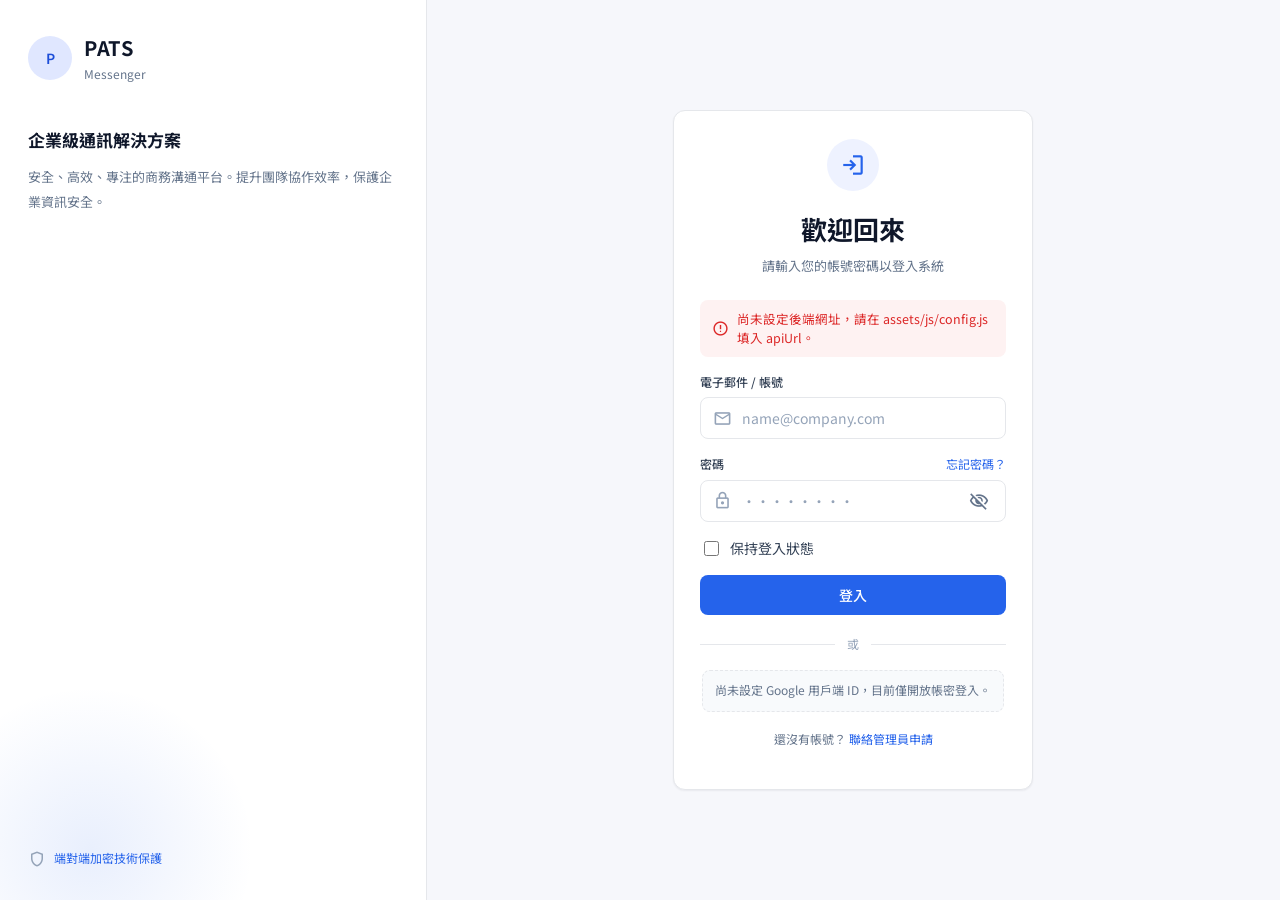
==== web/index.html @ 3e799626 "PATS 初版：GitHub Pages 前端 + Apps Script 後端" ====
<!DOCTYPE html>
<html lang="zh-Hant">
<head>
  <meta charset="utf-8">
  <meta name="viewport" content="width=device-width, initial-scale=1, viewport-fit=cover">
  <meta name="description" content="PATS — 安全、高效、專注的企業級商務通訊平台。">
  <meta name="theme-color" content="#2563eb">
  <title>PATS · 商務通訊</title>

  <link rel="icon" href="data:image/svg+xml,<svg xmlns='http://www.w3.org/2000/svg' viewBox='0 0 32 32'><rect width='32' height='32' rx='8' fill='%232563eb'/><text x='16' y='22' font-size='16' font-family='sans-serif' font-weight='700' fill='white' text-anchor='middle'>P</text></svg>">

  <link rel="preconnect" href="https://fonts.googleapis.com">
  <link rel="preconnect" href="https://fonts.gstatic.com" crossorigin>
  <link
    href="https://fonts.googleapis.com/css2?family=Noto+Sans+TC:wght@400;500;700&family=Material+Symbols+Outlined:opsz,wght,FILL,GRAD@24,400,0,0&display=swap"
    rel="stylesheet">
  <link rel="stylesheet" href="assets/css/styles.css">
</head>

<body>
  <!-- 開場載入 ------------------------------------------------------- -->
  <div id="loading" class="loading-veil">
    <div class="spinner" role="status" aria-label="載入中"></div>
  </div>

  <!-- 登入頁 --------------------------------------------------------- -->
  <section id="auth" class="auth hidden">
    <aside class="auth-brand">
      <div class="auth-logo">
        <div class="avatar" aria-hidden="true">P</div>
        <div>
          <h1>PATS</h1>
          <span>Messenger</span>
        </div>
      </div>

      <div class="auth-pitch">
        <h2>企業級通訊解決方案</h2>
        <p>安全、高效、專注的商務溝通平台。提升團隊協作效率，保護企業資訊安全。</p>
      </div>

      <div class="auth-note">
        <span class="material-symbols-outlined">shield</span>
        <span>端對端加密技術保護</span>
      </div>
    </aside>

    <main class="auth-main">
      <div class="auth-card card">
        <div class="auth-mark"><span class="material-symbols-outlined">login</span></div>
        <h2 class="auth-title">歡迎回來</h2>
        <p class="auth-sub">請輸入您的帳號密碼以登入系統</p>

        <form id="login-form" class="auth-form" autocomplete="on">
          <div id="login-error" class="form-error hidden">
            <span class="material-symbols-outlined">error</span>
            <span data-role="text"></span>
          </div>

          <div class="field">
            <label class="field-label" for="login-account"><strong>電子郵件 / 帳號</strong></label>
            <div class="input-wrap">
              <span class="material-symbols-outlined">mail</span>
              <input id="login-account" name="account" type="text"
                     placeholder="name@company.com" autocomplete="username" required>
            </div>
          </div>

          <div class="field">
            <label class="field-label" for="login-password">
              <strong>密碼</strong>
              <a href="#" id="forgot-link">忘記密碼？</a>
            </label>
            <div class="input-wrap">
              <span class="material-symbols-outlined">lock</span>
              <input id="login-password" name="password" type="password"
                     placeholder="••••••••" autocomplete="current-password" required>
              <button type="button" class="icon-btn" data-toggle-password="login-password"
                      aria-label="顯示密碼">
                <span class="material-symbols-outlined">visibility_off</span>
              </button>
            </div>
          </div>

          <label class="checkbox">
            <input id="login-remember" type="checkbox">
            <span>保持登入狀態</span>
          </label>

          <button id="login-submit" type="submit" class="btn btn-primary btn-block">登入</button>
        </form>

        <div class="auth-divider">或</div>

        <!-- Google Identity Services 會把官方登入按鈕渲染進這裡 -->
        <div id="google-slot" class="google-slot"></div>

        <p class="auth-footer">
          還沒有帳號？ <a href="#" id="request-account">聯絡管理員申請</a>
        </p>
      </div>
    </main>
  </section>

  <!-- 主應用 --------------------------------------------------------- -->
  <div id="app" class="app hidden" data-mobile="list">
    <!-- 側邊導覽 -->
    <nav class="rail" aria-label="主要導覽">
      <div class="rail-identity">
        <div class="avatar avatar-lg" id="me-avatar" aria-hidden="true">P</div>
        <div class="meta">
          <div class="name" id="me-name">PATS</div>
          <div class="role">商務通訊</div>
          <div class="status">上線中</div>
        </div>
      </div>

      <div class="rail-nav">
        <button class="rail-link is-active" data-view="dm">
          <span class="material-symbols-outlined">chat</span>
          <span class="label">私訊</span>
          <span class="badge count hidden" data-count="dm">0</span>
        </button>
        <button class="rail-link" data-view="group">
          <span class="material-symbols-outlined">groups</span>
          <span class="label">群組討論</span>
          <span class="badge count hidden" data-count="group">0</span>
        </button>
        <button class="rail-link" data-view="archive">
          <span class="material-symbols-outlined">archive</span>
          <span class="label">封存</span>
        </button>
        <button class="rail-link" data-view="settings">
          <span class="material-symbols-outlined">settings</span>
          <span class="label">設定</span>
        </button>
      </div>

      <div class="rail-spacer"></div>

      <div class="rail-foot">
        <button class="rail-link" data-view="profile">
          <span class="material-symbols-outlined">person</span>
          <span class="label">個人資料</span>
        </button>
        <button class="rail-link is-danger" data-action="logout">
          <span class="material-symbols-outlined">logout</span>
          <span class="label">登出</span>
        </button>
      </div>
    </nav>

    <!-- 對話列表 -->
    <section class="list-pane" id="list-pane">
      <header class="pane-head">
        <h2 id="list-title">私人訊息</h2>
        <span class="hint" id="list-hint"></span>
        <div class="actions">
          <button class="icon-btn" id="list-compose" title="發起新對話">
            <span class="material-symbols-outlined">edit_square</span>
          </button>
          <button class="icon-btn" id="list-more" title="更多">
            <span class="material-symbols-outlined">more_vert</span>
          </button>
        </div>
      </header>

      <div class="pane-search">
        <div class="input-wrap">
          <span class="material-symbols-outlined">search</span>
          <input id="list-search" type="search" placeholder="搜尋訊息或聯絡人">
        </div>
      </div>

      <div class="conv-list scroll-y" id="conv-list"></div>
    </section>

    <!-- 對話內容 -->
    <section class="chat-pane" id="chat-pane"></section>

    <!-- 設定 -->
    <section class="settings-pane scroll-y hidden" id="settings-pane"></section>
  </div>

  <div id="modal-root"></div>
  <div id="menu-root"></div>
  <div class="toast-stack" id="toast-root"></div>

  <script src="assets/js/config.js"></script>
  <script src="assets/js/core.js"></script>
  <script src="assets/js/auth.js"></script>
  <script src="assets/js/chat.js"></script>
  <script src="assets/js/settings.js"></script>
  <script src="assets/js/main.js"></script>
</body>
</html>
---- web/assets/css/styles.css ----
/* =====================================================================
   PATS — 設計系統
   ===================================================================== */

:root {
  --brand-50:  #eef2ff;
  --brand-100: #e0e7ff;
  --brand-200: #c7d2fe;
  --brand-500: #3b82f6;
  --brand-600: #2563eb;
  --brand-700: #1d4ed8;
  --brand-900: #1e3a8a;

  --ink-900: #0f172a;
  --ink-700: #334155;
  --ink-500: #64748b;
  --ink-400: #94a3b8;
  --ink-300: #cbd5e1;

  --line:      #e5e7eb;
  --line-soft: #f1f5f9;

  --surface:      #ffffff;
  --surface-sunk: #f8fafc;
  --surface-rail: #ffffff;
  --canvas:       #f6f7fb;

  --danger:  #dc2626;
  --success: #16a34a;
  --warning: #d97706;

  --r-sm: 6px;
  --r-md: 8px;
  --r-lg: 12px;
  --r-xl: 16px;
  --r-full: 999px;

  --shadow-sm: 0 1px 2px rgba(15, 23, 42, .06);
  --shadow-md: 0 4px 12px rgba(15, 23, 42, .06);
  --shadow-lg: 0 12px 32px rgba(15, 23, 42, .10);

  --rail-w: 224px;
  --list-w: 288px;
  --header-h: 52px;

  --ease: cubic-bezier(.4, 0, .2, 1);
}

* { box-sizing: border-box; }

html, body {
  height: 100%;
  margin: 0;
}

body {
  font-family: "Noto Sans TC", -apple-system, BlinkMacSystemFont, "Segoe UI",
               "Microsoft JhengHei", Roboto, "Helvetica Neue", Arial, sans-serif;
  font-size: 14px;
  line-height: 1.55;
  color: var(--ink-900);
  background: var(--canvas);
  -webkit-font-smoothing: antialiased;
  overflow: hidden;
}

button, input, select, textarea { font: inherit; color: inherit; }
button { cursor: pointer; border: none; background: none; padding: 0; }
a { color: var(--brand-600); text-decoration: none; }
a:hover { text-decoration: underline; }

.material-symbols-outlined {
  font-variation-settings: 'FILL' 0, 'wght' 400, 'GRAD' 0, 'opsz' 24;
  user-select: none;
  line-height: 1;
}

.hidden { display: none !important; }
.sr-only {
  position: absolute; width: 1px; height: 1px; padding: 0; margin: -1px;
  overflow: hidden; clip: rect(0 0 0 0); white-space: nowrap; border: 0;
}

/* ------------------------------------------------------------- 捲軸樣式 */

.scroll-y { overflow-y: auto; overscroll-behavior: contain; }
.scroll-y::-webkit-scrollbar { width: 8px; }
.scroll-y::-webkit-scrollbar-thumb {
  background: var(--ink-300); border-radius: var(--r-full);
  border: 2px solid transparent; background-clip: content-box;
}
.scroll-y::-webkit-scrollbar-thumb:hover { background: var(--ink-400); background-clip: content-box; }
.scroll-y::-webkit-scrollbar-track { background: transparent; }

/* ================================================================ 元件 */

.btn {
  display: inline-flex; align-items: center; justify-content: center; gap: 8px;
  height: 40px; padding: 0 18px;
  border-radius: var(--r-md);
  font-weight: 500; white-space: nowrap;
  transition: background-color .15s var(--ease), border-color .15s var(--ease),
              color .15s var(--ease), box-shadow .15s var(--ease);
}
.btn:disabled { opacity: .55; cursor: not-allowed; }
.btn .material-symbols-outlined { font-size: 18px; }

.btn-primary { background: var(--brand-600); color: #fff; }
.btn-primary:hover:not(:disabled) { background: var(--brand-700); }

.btn-outline {
  background: var(--surface); color: var(--brand-600);
  border: 1px solid var(--brand-200);
}
.btn-outline:hover:not(:disabled) { background: var(--brand-50); border-color: var(--brand-500); }

.btn-ghost { background: transparent; color: var(--ink-700); border: 1px solid var(--line); }
.btn-ghost:hover:not(:disabled) { background: var(--surface-sunk); }

.btn-quiet { color: var(--ink-500); }
.btn-quiet:hover:not(:disabled) { color: var(--ink-900); }

.btn-danger { background: transparent; color: var(--danger); font-weight: 500; }
.btn-danger:hover:not(:disabled) { text-decoration: underline; }

.btn-block { width: 100%; }

.icon-btn {
  display: inline-flex; align-items: center; justify-content: center;
  width: 34px; height: 34px; border-radius: var(--r-md);
  color: var(--ink-500);
  transition: background-color .15s var(--ease), color .15s var(--ease);
}
.icon-btn:hover { background: var(--surface-sunk); color: var(--ink-900); }
.icon-btn .material-symbols-outlined { font-size: 20px; }

.field { display: flex; flex-direction: column; gap: 6px; }
.field-label {
  display: flex; align-items: center; justify-content: space-between;
  font-size: 12px; color: var(--ink-500);
}
.field-label strong { font-weight: 500; color: var(--ink-700); }

.input-wrap {
  display: flex; align-items: center; gap: 8px;
  height: 42px; padding: 0 12px;
  background: var(--surface);
  border: 1px solid var(--line); border-radius: var(--r-md);
  transition: border-color .15s var(--ease), box-shadow .15s var(--ease);
}
.input-wrap:focus-within {
  border-color: var(--brand-500);
  box-shadow: 0 0 0 3px rgba(59, 130, 246, .12);
}
.input-wrap > .material-symbols-outlined { font-size: 19px; color: var(--ink-400); }
.input-wrap input {
  flex: 1; min-width: 0; height: 100%;
  border: none; outline: none; background: transparent;
}
.input-wrap input::placeholder { color: var(--ink-400); }
.input-wrap .icon-btn { width: 28px; height: 28px; }

.input {
  height: 42px; padding: 0 12px; width: 100%;
  background: var(--surface);
  border: 1px solid var(--line); border-radius: var(--r-md);
  outline: none;
  transition: border-color .15s var(--ease), box-shadow .15s var(--ease);
}
.input:focus { border-color: var(--brand-500); box-shadow: 0 0 0 3px rgba(59, 130, 246, .12); }

.checkbox { display: inline-flex; align-items: center; gap: 8px; color: var(--ink-700); cursor: pointer; }
.checkbox input { width: 15px; height: 15px; accent-color: var(--brand-600); cursor: pointer; }

.avatar {
  flex: none; display: grid; place-items: center;
  width: 40px; height: 40px; border-radius: var(--r-full);
  background: var(--brand-100); color: var(--brand-700);
  font-weight: 600; font-size: 14px;
  object-fit: cover; overflow: hidden;
}
.avatar img { width: 100%; height: 100%; object-fit: cover; }
.avatar-sm { width: 32px; height: 32px; font-size: 12px; }
.avatar-lg { width: 44px; height: 44px; }

.badge {
  display: inline-grid; place-items: center;
  min-width: 20px; height: 20px; padding: 0 6px;
  border-radius: var(--r-full);
  background: var(--brand-600); color: #fff;
  font-size: 11px; font-weight: 600;
}

.card {
  background: var(--surface);
  border: 1px solid var(--line);
  border-radius: var(--r-lg);
  box-shadow: var(--shadow-sm);
}

.empty-state {
  display: flex; flex-direction: column; align-items: center; justify-content: center;
  gap: 12px; padding: 40px 24px; text-align: center; margin: auto;
  max-width: 380px;
}
.empty-state .glyph {
  display: grid; place-items: center;
  width: 96px; height: 96px; border-radius: var(--r-full);
  background: var(--brand-50); color: var(--brand-500);
}
.empty-state .glyph .material-symbols-outlined { font-size: 44px; }
.empty-state h3 { margin: 4px 0 0; font-size: 18px; font-weight: 600; }
.empty-state p { margin: 0; color: var(--ink-500); font-size: 13px; }

/* =============================================================== 登入頁 */

.auth {
  display: grid;
  grid-template-columns: minmax(300px, 1fr) 2fr;
  height: 100vh; height: 100dvh;
}

.auth-brand {
  position: relative; overflow: hidden;
  display: flex; flex-direction: column;
  padding: 32px 28px;
  background: var(--surface);
  border-right: 1px solid var(--line);
}
.auth-brand::after {
  content: ''; position: absolute; left: -80px; bottom: -120px;
  width: 340px; height: 340px; border-radius: 50%;
  background: radial-gradient(circle, rgba(37, 99, 235, .10), transparent 68%);
  pointer-events: none;
}
.auth-brand > * { position: relative; z-index: 1; }

.auth-logo { display: flex; align-items: center; gap: 12px; }
.auth-logo .avatar { width: 44px; height: 44px; }
.auth-logo h1 { margin: 0; font-size: 20px; font-weight: 700; letter-spacing: .5px; }
.auth-logo span { font-size: 12px; color: var(--ink-500); }

.auth-pitch { margin-top: 42px; }
.auth-pitch h2 { margin: 0 0 12px; font-size: 17px; font-weight: 700; }
.auth-pitch p { margin: 0; color: var(--ink-500); font-size: 13px; line-height: 1.9; }

.auth-note {
  margin-top: auto; display: flex; align-items: center; gap: 8px;
  color: var(--brand-600); font-size: 12px;
}
.auth-note .material-symbols-outlined { font-size: 18px; color: var(--ink-400); }

.auth-main {
  display: grid; place-items: center;
  padding: 24px;
  background: var(--canvas);
  overflow-y: auto;
}

.auth-card { width: 100%; max-width: 360px; padding: 28px 26px; }

.auth-mark {
  display: grid; place-items: center; margin: 0 auto 18px;
  width: 52px; height: 52px; border-radius: var(--r-full);
  background: var(--brand-50); color: var(--brand-600);
}
.auth-mark .material-symbols-outlined { font-size: 26px; }

.auth-title { margin: 0; font-size: 26px; font-weight: 700; text-align: center; }
.auth-sub { margin: 6px 0 24px; text-align: center; color: var(--ink-500); font-size: 13px; }

.auth-form { display: flex; flex-direction: column; gap: 16px; }

.auth-divider {
  display: flex; align-items: center; gap: 12px;
  margin: 20px 0 16px; color: var(--ink-400); font-size: 12px;
}
.auth-divider::before, .auth-divider::after {
  content: ''; flex: 1; height: 1px; background: var(--line);
}

/* Google Identity Services 會把官方按鈕渲染進 .google-slot，
   我們只負責讓它水平置中並撐滿卡片寬度。 */
.google-slot { display: flex; justify-content: center; min-height: 42px; }
.google-slot > div { width: 100%; }

.auth-hint {
  margin: 0; padding: 10px 12px;
  background: var(--surface-sunk); border: 1px dashed var(--line);
  border-radius: var(--r-md);
  font-size: 12px; color: var(--ink-500); text-align: center;
}

.auth-footer { margin-top: 18px; text-align: center; font-size: 12px; color: var(--ink-500); }

.form-error {
  display: flex; align-items: center; gap: 8px;
  padding: 9px 12px; border-radius: var(--r-md);
  background: #fef2f2; color: var(--danger); font-size: 12.5px;
}
.form-error .material-symbols-outlined { font-size: 17px; }

/* ============================================================ 應用外框 */

.app {
  display: grid;
  grid-template-columns: var(--rail-w) var(--list-w) minmax(0, 1fr);
  height: 100vh; height: 100dvh;
}
.app[data-list-hidden="true"] { grid-template-columns: var(--rail-w) minmax(0, 1fr); }
.app[data-list-hidden="true"] .list-pane { display: none; }

/* ------------------------------------------------------------- 側邊導覽 */

.rail {
  display: flex; flex-direction: column;
  min-width: 0; padding: 16px 12px;
  background: var(--surface-rail);
  border-right: 1px solid var(--line);
}

.rail-identity {
  display: flex; align-items: center; gap: 12px;
  padding: 4px 8px 20px;
  min-width: 0;
}
.rail-identity .meta { min-width: 0; }
.rail-identity .name {
  font-size: 17px; font-weight: 700; color: var(--brand-900);
  white-space: nowrap; overflow: hidden; text-overflow: ellipsis;
}
.rail-identity .role { font-size: 12px; color: var(--ink-500); }
.rail-identity .status {
  display: flex; align-items: center; gap: 5px;
  font-size: 11.5px; color: var(--success);
}
.rail-identity .status::before {
  content: ''; width: 7px; height: 7px; border-radius: 50%; background: var(--success);
}

.rail-nav { display: flex; flex-direction: column; gap: 2px; }

.rail-link {
  position: relative;
  display: flex; align-items: center; gap: 14px;
  height: 44px; padding: 0 14px;
  border-radius: var(--r-md);
  color: var(--ink-700); font-size: 14px;
  transition: background-color .15s var(--ease), color .15s var(--ease);
}
.rail-link .material-symbols-outlined { font-size: 21px; color: var(--ink-500); }
.rail-link:hover { background: var(--surface-sunk); }
.rail-link.is-active { background: var(--brand-50); color: var(--brand-700); font-weight: 500; }
.rail-link.is-active .material-symbols-outlined { color: var(--brand-600); }
.rail-link.is-active::before {
  content: ''; position: absolute; left: 0; top: 10px; bottom: 10px;
  width: 3px; border-radius: var(--r-full); background: var(--brand-600);
}
.rail-link .count { margin-left: auto; }
.rail-link .label { white-space: nowrap; overflow: hidden; text-overflow: ellipsis; }

.rail-spacer { flex: 1; }
.rail-foot { display: flex; flex-direction: column; gap: 2px; padding-top: 12px; }
.rail-foot .rail-link.is-danger { color: var(--danger); }
.rail-foot .rail-link.is-danger .material-symbols-outlined { color: var(--danger); }

/* ------------------------------------------------------------- 對話列表 */

.list-pane {
  display: flex; flex-direction: column;
  min-width: 0;
  background: var(--surface);
  border-right: 1px solid var(--line);
}

.pane-head {
  display: flex; align-items: center; gap: 10px;
  min-height: var(--header-h); padding: 8px 12px 8px 16px;
  border-bottom: 1px solid var(--line);
}
.pane-head h2 { margin: 0; font-size: 16px; font-weight: 700; color: var(--brand-900); }
.pane-head .hint {
  min-width: 0; font-size: 12px; color: var(--ink-500);
  white-space: nowrap; overflow: hidden; text-overflow: ellipsis;
}
.pane-head .actions { margin-left: auto; display: flex; gap: 2px; }

.pane-search { padding: 12px 14px; }
.pane-search .input-wrap { height: 38px; border-radius: var(--r-full); background: var(--surface-sunk); }

.conv-list { flex: 1; display: flex; flex-direction: column; padding: 0 8px 12px; }

.conv-item {
  flex: none;
  display: flex; align-items: center; gap: 12px;
  width: 100%; padding: 10px 10px;
  border-radius: var(--r-md); text-align: left;
  transition: background-color .12s var(--ease);
}
.conv-item:hover { background: var(--surface-sunk); }
.conv-item.is-active { background: var(--brand-50); }
.conv-item .body { flex: 1; min-width: 0; }
.conv-item .row { display: flex; align-items: baseline; gap: 8px; }
.conv-item .title {
  flex: 1; min-width: 0; font-weight: 500;
  white-space: nowrap; overflow: hidden; text-overflow: ellipsis;
}
.conv-item .time { flex: none; font-size: 11px; color: var(--ink-400); }
.conv-item .preview {
  margin-top: 2px; font-size: 12.5px; color: var(--ink-500);
  white-space: nowrap; overflow: hidden; text-overflow: ellipsis;
}
.conv-item.is-unread .title { font-weight: 700; }
.conv-item.is-unread .preview { color: var(--ink-700); }

/* ---------------------------------------------------------------- 對話 */

.chat-pane {
  display: flex; flex-direction: column;
  min-width: 0;
  background: var(--canvas);
}

.chat-head {
  display: flex; align-items: center; gap: 12px;
  min-height: var(--header-h); padding: 8px 16px;
  background: var(--surface);
  border-bottom: 1px solid var(--line);
}
.chat-head .meta { min-width: 0; }
.chat-head .title {
  font-weight: 600; white-space: nowrap; overflow: hidden; text-overflow: ellipsis;
}
.chat-head .sub { font-size: 12px; color: var(--ink-500); }
.chat-head .actions { margin-left: auto; display: flex; gap: 2px; }
.chat-back { display: none; }

.chat-body { flex: 1; padding: 20px 24px; display: flex; flex-direction: column; gap: 4px; }

.msg-day {
  align-self: center; margin: 14px 0 10px;
  padding: 3px 12px; border-radius: var(--r-full);
  background: var(--surface); border: 1px solid var(--line);
  font-size: 11.5px; color: var(--ink-500);
}

.msg-system {
  align-self: center; margin: 6px 0;
  font-size: 12px; color: var(--ink-500);
}

.msg {
  display: flex; align-items: flex-end; gap: 10px;
  max-width: min(680px, 78%); margin-top: 10px;
}
.msg.is-mine { flex-direction: row-reverse; margin-left: auto; }
.msg.is-tail { margin-top: 2px; }
.msg .avatar { width: 30px; height: 30px; font-size: 11px; }
.msg .stack { min-width: 0; }
.msg .sender { margin-bottom: 3px; font-size: 12px; color: var(--ink-500); }
.msg.is-mine .sender { text-align: right; }

.bubble {
  padding: 9px 13px; border-radius: 14px;
  background: var(--surface); border: 1px solid var(--line);
  box-shadow: var(--shadow-sm);
  white-space: pre-wrap; word-break: break-word;
}
.msg.is-mine .bubble {
  background: var(--brand-600); color: #fff; border-color: var(--brand-600);
}
.msg .time { margin-top: 4px; font-size: 11px; color: var(--ink-400); }
.msg.is-mine .time { text-align: right; }

.composer {
  display: flex; align-items: flex-end; gap: 10px;
  padding: 12px 16px;
  background: var(--surface);
  border-top: 1px solid var(--line);
}
.composer textarea {
  flex: 1; min-height: 42px; max-height: 160px; padding: 10px 14px;
  border: 1px solid var(--line); border-radius: var(--r-lg);
  background: var(--surface-sunk); outline: none; resize: none;
  transition: border-color .15s var(--ease), box-shadow .15s var(--ease);
}
.composer textarea:focus {
  border-color: var(--brand-500); background: var(--surface);
  box-shadow: 0 0 0 3px rgba(59, 130, 246, .12);
}
.composer .send {
  display: grid; place-items: center; flex: none;
  width: 42px; height: 42px; border-radius: var(--r-full);
  background: var(--brand-600); color: #fff;
  transition: background-color .15s var(--ease), transform .12s var(--ease);
}
.composer .send:hover:not(:disabled) { background: var(--brand-700); }
.composer .send:disabled { background: var(--ink-300); cursor: not-allowed; }

/* ================================================================ 設定 */

.settings-pane { min-width: 0; background: var(--canvas); overflow-y: auto; }
.settings-inner { max-width: 720px; margin: 0 auto; padding: 36px 24px 56px; }

.settings-tabs {
  display: flex; gap: 4px; margin-bottom: 24px; padding: 4px;
  background: var(--surface); border: 1px solid var(--line); border-radius: var(--r-md);
}
.settings-tabs button {
  flex: 1; height: 36px; border-radius: var(--r-sm);
  color: var(--ink-500); font-size: 13px;
  transition: background-color .15s var(--ease), color .15s var(--ease);
}
.settings-tabs button:hover { background: var(--surface-sunk); color: var(--ink-900); }
.settings-tabs button.is-active { background: var(--brand-50); color: var(--brand-700); font-weight: 500; }

.settings-title { margin: 0; font-size: 24px; font-weight: 700; }
.settings-lead { margin: 8px 0 28px; color: var(--ink-500); font-size: 13px; }

.settings-card { padding: 20px 22px; margin-bottom: 20px; }

.settings-card-head { display: flex; gap: 14px; align-items: flex-start; margin-bottom: 18px; }
.settings-card-head .glyph {
  display: grid; place-items: center; flex: none;
  width: 34px; height: 34px; border-radius: var(--r-md);
  background: var(--brand-50); color: var(--brand-600);
}
.settings-card-head .glyph .material-symbols-outlined { font-size: 20px; }
.settings-card-head h3 { margin: 0; font-size: 15px; font-weight: 700; }
.settings-card-head p { margin: 4px 0 0; font-size: 12.5px; color: var(--ink-500); line-height: 1.7; }

.settings-grid { display: grid; grid-template-columns: 1fr 1fr; gap: 16px; }

.radio-card {
  display: flex; align-items: center; gap: 12px;
  padding: 12px 16px; margin-bottom: 10px;
  border: 1px solid var(--line); border-radius: var(--r-md);
  background: var(--surface); cursor: pointer;
  transition: border-color .15s var(--ease), background-color .15s var(--ease),
              box-shadow .15s var(--ease);
}
.radio-card:hover { border-color: var(--brand-200); background: var(--surface-sunk); }
.radio-card input { width: 16px; height: 16px; accent-color: var(--brand-600); cursor: pointer; }
.radio-card .label { font-weight: 500; }
.radio-card .desc { font-size: 12px; color: var(--ink-500); }
.radio-card:has(input:checked) {
  border-color: var(--brand-600); background: var(--brand-50);
  box-shadow: inset 3px 0 0 var(--brand-600);
}

.usage-row {
  display: flex; align-items: center; gap: 8px;
  margin-top: 10px; font-size: 12.5px; color: var(--ink-500);
}
.usage-row .material-symbols-outlined { font-size: 18px; }

.settings-actions {
  display: flex; justify-content: flex-end; gap: 12px;
  padding-top: 20px; border-top: 1px solid var(--line);
}

.tip-card {
  padding: 20px; text-align: center;
  background: var(--brand-50); border: 1px solid var(--brand-100);
  border-radius: var(--r-lg);
}
.tip-card .glyph {
  display: grid; place-items: center; margin: 0 auto 12px;
  width: 40px; height: 40px; border-radius: var(--r-full);
  background: var(--surface); color: var(--brand-600);
}
.tip-card h4 { margin: 0 0 8px; font-size: 14px; font-weight: 700; color: var(--brand-900); }
.tip-card p { margin: 0; font-size: 12px; color: var(--ink-500); line-height: 1.8; }

/* 帳號切換頁 */
.switch-wrap { display: grid; place-items: center; min-height: 100%; padding: 24px; }
.switch-card {
  position: relative; overflow: hidden;
  width: 100%; max-width: 384px; padding: 34px 32px 28px; text-align: center;
}
.switch-card::before {
  content: ''; position: absolute; inset: 0 0 auto; height: 4px;
  background: linear-gradient(90deg, var(--brand-600) 0 45%, var(--brand-100) 45%);
}
.switch-card .switch-head {
  text-align: left; font-size: 17px; font-weight: 700; color: var(--ink-900);
}
.switch-card .glyph {
  display: grid; place-items: center; margin: 22px auto 20px;
  width: 62px; height: 62px; border-radius: var(--r-full);
  background: var(--brand-50); color: var(--brand-600);
}
.switch-card .glyph .material-symbols-outlined { font-size: 30px; }
.switch-card h3 { margin: 0 0 10px; font-size: 17px; font-weight: 700; }
.switch-card p { margin: 0 0 24px; font-size: 12.5px; color: var(--ink-500); line-height: 1.9; }
.switch-card .btn { width: 100%; height: 44px; }
.switch-card .btn + .btn { margin-top: 12px; }

/* ============================================================== 對話框 */

.modal-backdrop {
  position: fixed; inset: 0; z-index: 60;
  display: grid; place-items: center; padding: 20px;
  background: rgba(15, 23, 42, .38);
  backdrop-filter: blur(2px);
  animation: fade-in .16s var(--ease);
}
.modal {
  width: 100%; max-width: 420px; padding: 22px;
  background: var(--surface); border-radius: var(--r-lg);
  box-shadow: var(--shadow-lg);
  animation: pop-in .18s var(--ease);
}
.modal h3 { margin: 0 0 6px; font-size: 17px; font-weight: 700; }
.modal .lead { margin: 0 0 18px; font-size: 12.5px; color: var(--ink-500); }
.modal .fields { display: flex; flex-direction: column; gap: 14px; }
.modal .actions { display: flex; justify-content: flex-end; gap: 10px; margin-top: 22px; }

.menu {
  position: fixed; z-index: 70; min-width: 184px; padding: 6px;
  background: var(--surface); border: 1px solid var(--line);
  border-radius: var(--r-md); box-shadow: var(--shadow-lg);
  animation: pop-in .12s var(--ease);
}
.menu button {
  display: flex; align-items: center; gap: 10px;
  width: 100%; padding: 9px 10px; border-radius: var(--r-sm);
  text-align: left; color: var(--ink-700); font-size: 13px;
}
.menu button:hover { background: var(--surface-sunk); }
.menu button.is-danger { color: var(--danger); }
.menu button .material-symbols-outlined { font-size: 18px; }

.toast-stack {
  position: fixed; z-index: 90; left: 50%; bottom: 26px; transform: translateX(-50%);
  display: flex; flex-direction: column; gap: 8px; align-items: center;
  pointer-events: none;
}
.toast {
  padding: 10px 18px; border-radius: var(--r-full);
  background: var(--ink-900); color: #fff; font-size: 13px;
  box-shadow: var(--shadow-lg);
  animation: pop-in .18s var(--ease);
}
.toast.is-error { background: var(--danger); }
.toast.is-success { background: var(--success); }

.loading-veil {
  position: fixed; inset: 0; z-index: 100;
  display: grid; place-items: center;
  background: var(--canvas);
}
.spinner {
  width: 30px; height: 30px; border-radius: 50%;
  border: 3px solid var(--brand-100); border-top-color: var(--brand-600);
  animation: spin .7s linear infinite;
}

@keyframes spin { to { transform: rotate(360deg); } }
@keyframes fade-in { from { opacity: 0; } }
@keyframes pop-in { from { opacity: 0; transform: translateY(6px) scale(.98); } }

/* ============================================================= 響應式 */

/* 中型視窗：導覽列收成圖示 */
@media (max-width: 1100px) {
  :root { --rail-w: 72px; --list-w: 264px; }
  .rail { padding: 16px 10px; align-items: center; }
  .rail-identity { flex-direction: column; gap: 6px; padding: 4px 0 18px; }
  .rail-identity .meta { display: none; }
  .rail-link { justify-content: center; padding: 0; gap: 0; }
  .rail-link .label, .rail-link .count { display: none; }
  .rail-link.is-active::before { display: none; }
  .rail-nav, .rail-foot { width: 100%; }
}

/* 平板：設定頁單欄 */
@media (max-width: 900px) {
  .settings-grid { grid-template-columns: 1fr; }
}

/* 手機：單欄堆疊 + 底部導覽 */
@media (max-width: 720px) {
  :root { --rail-w: 0px; --list-w: 0px; }

  .auth { grid-template-columns: 1fr; }
  .auth-brand { border-right: none; border-bottom: 1px solid var(--line); padding: 20px; }
  .auth-brand::after { display: none; }
  .auth-pitch { margin-top: 18px; }
  .auth-pitch p { display: none; }
  .auth-note { margin-top: 16px; }
  .auth-main { padding: 20px 16px 40px; align-items: start; }
  .auth-card { border: none; box-shadow: none; background: transparent; padding: 20px 0; }

  .app {
    grid-template-columns: 1fr;
    grid-template-rows: minmax(0, 1fr) auto;
    padding-bottom: 0;
  }
  .app[data-list-hidden="true"] { grid-template-columns: 1fr; }

  .rail {
    grid-row: 2; grid-column: 1;
    flex-direction: row; align-items: center;
    padding: 6px 4px calc(6px + env(safe-area-inset-bottom));
    border-right: none; border-top: 1px solid var(--line);
  }
  .rail-identity, .rail-spacer { display: none; }
  .rail-nav, .rail-foot {
    flex: 1; flex-direction: row; justify-content: space-around;
    padding-top: 0; width: auto;
  }
  .rail-foot { display: none; }
  .rail-link { height: 48px; width: 100%; max-width: 72px; border-radius: var(--r-md); }

  .list-pane, .chat-pane, .settings-pane { grid-row: 1; grid-column: 1; border-right: none; }

  /* 由 data-mobile 決定手機上顯示哪一欄 */
  .app[data-mobile="list"] .chat-pane { display: none; }
  .app[data-mobile="chat"] .list-pane { display: none; }
  .app[data-list-hidden="true"] .chat-pane { display: flex; }

  .chat-back { display: inline-flex; }
  .chat-body { padding: 14px 12px; }
  .msg { max-width: 88%; }
  .composer { padding: 10px 12px calc(10px + env(safe-area-inset-bottom)); }

  .settings-inner { padding: 24px 16px 40px; }
  .settings-title { font-size: 20px; }
  .settings-actions { flex-direction: column-reverse; }
  .settings-actions .btn { width: 100%; }

  .toast-stack { bottom: 84px; }
}

@media (prefers-reduced-motion: reduce) {
  *, *::before, *::after {
    animation-duration: .01ms !important;
    transition-duration: .01ms !important;
  }
}
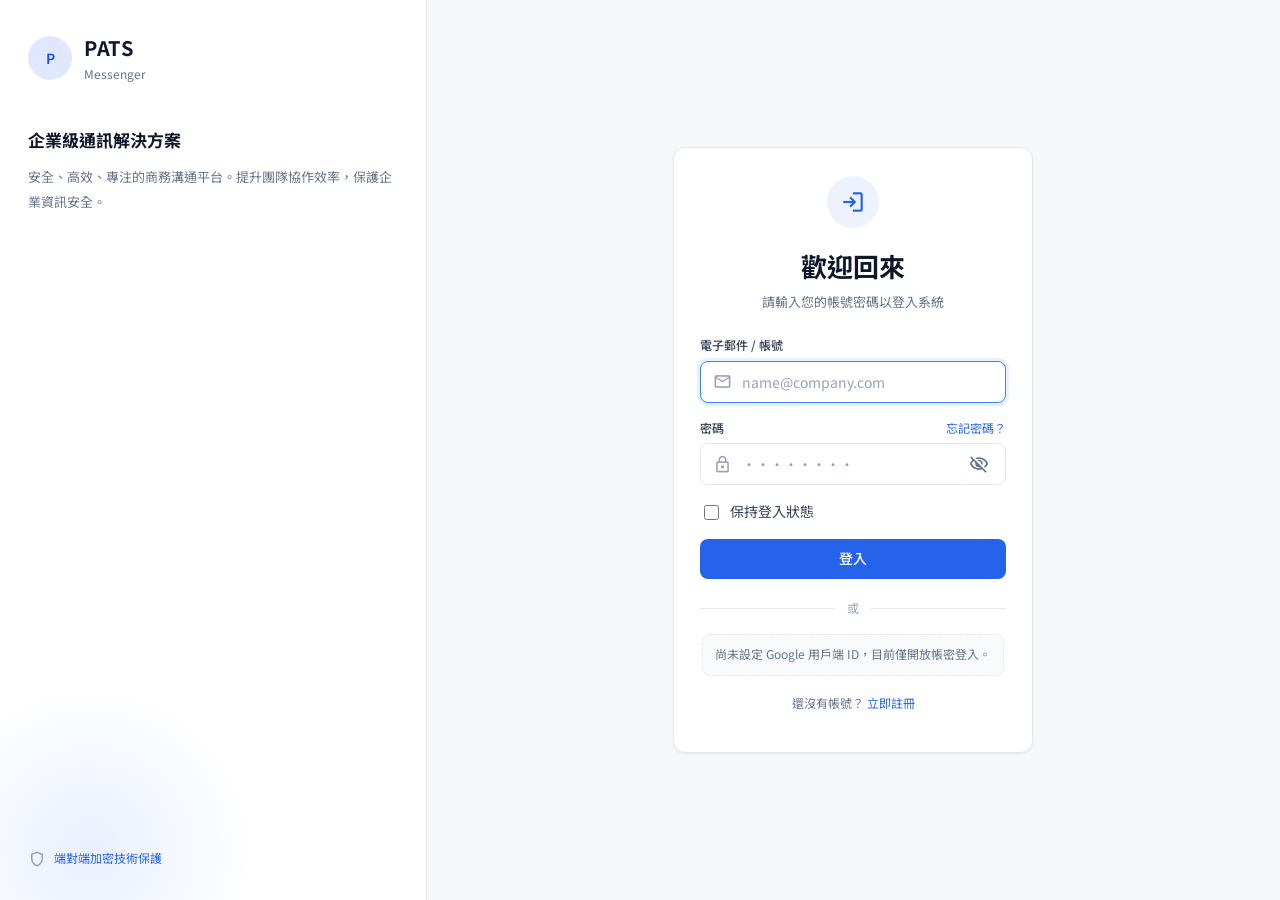
==== commit b5aa3dfb: "新增自助註冊功能，並支援以邀請碼限制註冊對象" ====
--- a/web/index.html
+++ b/web/index.html
@@ -47,6 +47,8 @@
 
     <main class="auth-main">
       <div class="auth-card card">
+      <!-- 登入 ------------------------------------------------------ -->
+      <div id="login-panel">
         <div class="auth-mark"><span class="material-symbols-outlined">login</span></div>
         <h2 class="auth-title">歡迎回來</h2>
         <p class="auth-sub">請輸入您的帳號密碼以登入系統</p>
@@ -96,8 +98,83 @@
         <div id="google-slot" class="google-slot"></div>
 
         <p class="auth-footer">
-          還沒有帳號？ <a href="#" id="request-account">聯絡管理員申請</a>
+          還沒有帳號？ <a href="#" id="go-register">立即註冊</a>
         </p>
+      </div>
+
+      <!-- 註冊 ------------------------------------------------------ -->
+      <div id="register-panel" class="hidden">
+        <div class="auth-mark"><span class="material-symbols-outlined">person_add</span></div>
+        <h2 class="auth-title">建立帳號</h2>
+        <p class="auth-sub">填寫以下資料即可開始使用 PATS</p>
+
+        <form id="register-form" class="auth-form" autocomplete="on">
+          <div id="register-error" class="form-error hidden">
+            <span class="material-symbols-outlined">error</span>
+            <span data-role="text"></span>
+          </div>
+
+          <div class="field">
+            <label class="field-label" for="register-name"><strong>顯示名稱</strong></label>
+            <div class="input-wrap">
+              <span class="material-symbols-outlined">badge</span>
+              <input id="register-name" type="text" placeholder="王小明"
+                     autocomplete="name" maxlength="40" required>
+            </div>
+          </div>
+
+          <div class="field">
+            <label class="field-label" for="register-email"><strong>電子郵件</strong></label>
+            <div class="input-wrap">
+              <span class="material-symbols-outlined">mail</span>
+              <input id="register-email" type="email" placeholder="name@company.com"
+                     autocomplete="email" required>
+            </div>
+          </div>
+
+          <div class="field">
+            <label class="field-label" for="register-password">
+              <strong>密碼</strong>
+              <span class="field-note">至少 8 個字元</span>
+            </label>
+            <div class="input-wrap">
+              <span class="material-symbols-outlined">lock</span>
+              <input id="register-password" type="password" placeholder="設定你的密碼"
+                     autocomplete="new-password" required>
+              <button type="button" class="icon-btn" data-toggle-password="register-password"
+                      aria-label="顯示密碼">
+                <span class="material-symbols-outlined">visibility_off</span>
+              </button>
+            </div>
+          </div>
+
+          <div class="field">
+            <label class="field-label" for="register-confirm"><strong>確認密碼</strong></label>
+            <div class="input-wrap">
+              <span class="material-symbols-outlined">lock_reset</span>
+              <input id="register-confirm" type="password" placeholder="再次輸入密碼"
+                     autocomplete="new-password" required>
+            </div>
+          </div>
+
+          <!-- 只有在後端設定了邀請碼時才會顯示 -->
+          <div class="field hidden" id="invite-field">
+            <label class="field-label" for="register-invite"><strong>邀請碼</strong></label>
+            <div class="input-wrap">
+              <span class="material-symbols-outlined">key</span>
+              <input id="register-invite" type="text" placeholder="請向管理員索取">
+            </div>
+          </div>
+
+          <button id="register-submit" type="submit" class="btn btn-primary btn-block">
+            建立帳號
+          </button>
+        </form>
+
+        <p class="auth-footer">
+          已經有帳號了？ <a href="#" id="go-login">返回登入</a>
+        </p>
+      </div>
       </div>
     </main>
   </section>
--- a/web/assets/css/styles.css
+++ b/web/assets/css/styles.css
@@ -292,6 +292,8 @@
 }
 
 .auth-footer { margin-top: 18px; text-align: center; font-size: 12px; color: var(--ink-500); }
+
+.field-note { font-size: 11.5px; color: var(--ink-400); }
 
 .form-error {
   display: flex; align-items: center; gap: 8px;
